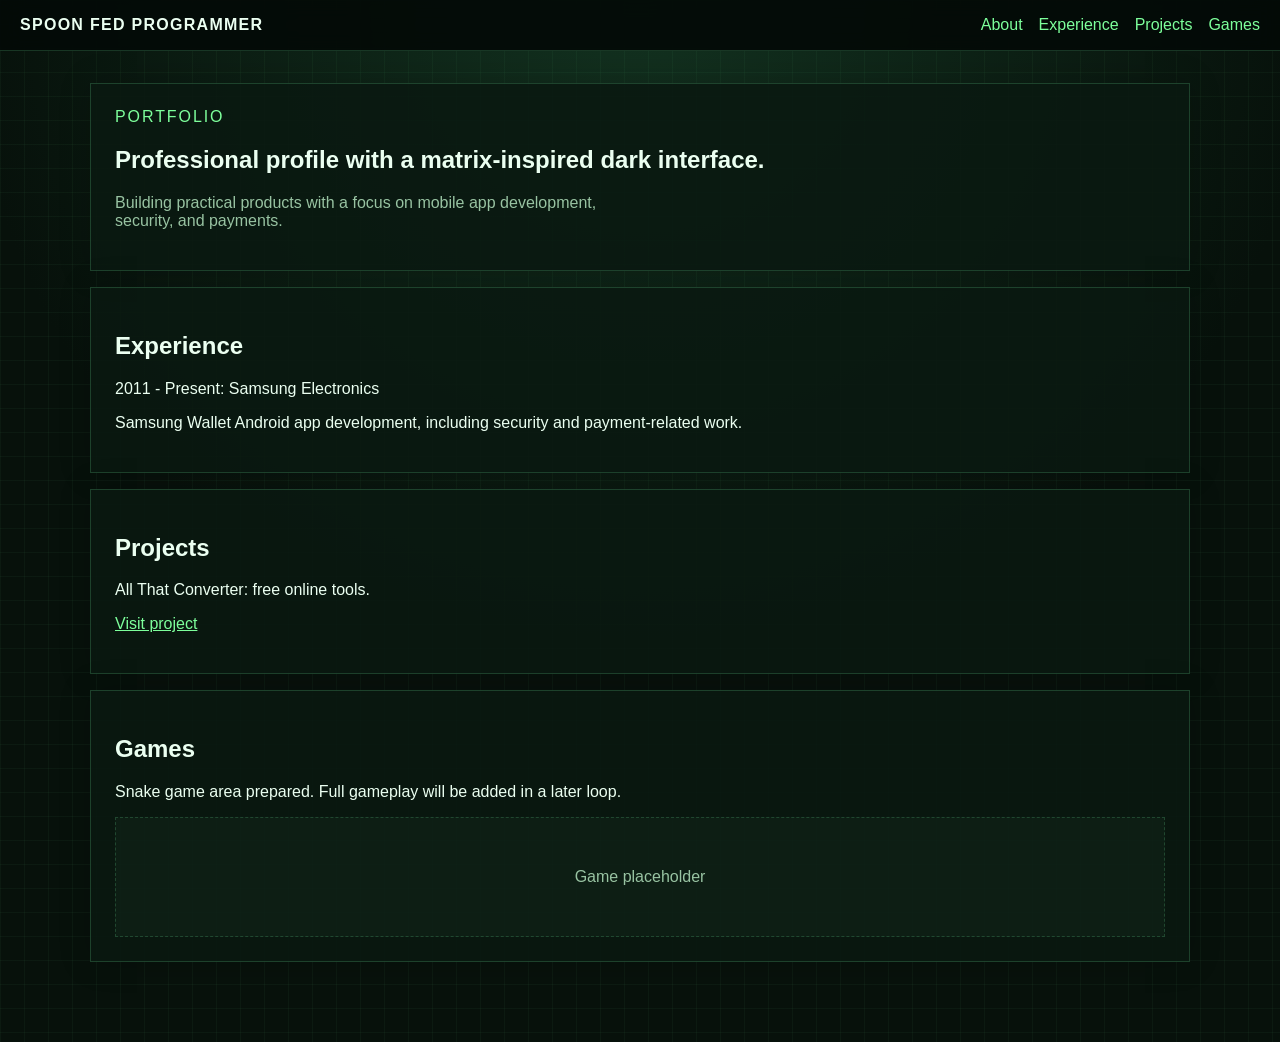
==== index.html @ fac88b02 "Deploy static profile scaffold" ====
<!DOCTYPE html>
<html lang="ko">
<head>
  <meta charset="UTF-8">
  <meta name="viewport" content="width=device-width, initial-scale=1.0">
  <title>Spoon Fed Programmer</title>
  <meta name="description" content="Professional profile website with a matrix-inspired dark theme.">
  <link rel="stylesheet" href="styles.css">
</head>
<body>
  <header class="site-header">
    <div class="brand">Spoon Fed Programmer</div>
    <button class="menu-toggle" type="button" aria-expanded="false" aria-controls="site-nav">
      Menu
    </button>
    <nav id="site-nav" class="site-nav" aria-label="Primary">
      <a href="#about">About</a>
      <a href="#experience">Experience</a>
      <a href="#projects">Projects</a>
      <a href="#games">Games</a>
    </nav>
  </header>

  <main>
    <section id="about" class="hero">
      <p class="eyebrow">Portfolio</p>
      <h1>Professional profile with a matrix-inspired dark interface.</h1>
      <p class="summary">
        Building practical products with a focus on mobile app development, security, and payments.
      </p>
    </section>

    <section id="experience" class="panel">
      <h2>Experience</h2>
      <p>2011 - Present: Samsung Electronics</p>
      <p>Samsung Wallet Android app development, including security and payment-related work.</p>
    </section>

    <section id="projects" class="panel">
      <h2>Projects</h2>
      <p>All That Converter: free online tools.</p>
      <p><a href="https://allthatconverter.web.app/" target="_blank" rel="noreferrer">Visit project</a></p>
    </section>

    <section id="games" class="panel games-panel">
      <h2>Games</h2>
      <p>Snake game area prepared. Full gameplay will be added in a later loop.</p>
      <div class="game-placeholder" aria-label="Game placeholder">Game placeholder</div>
    </section>
  </main>

  <script src="script.js"></script>
</body>
</html>
---- styles.css ----
:root {
  --bg: #07110b;
  --bg-alt: #0d1c14;
  --panel: rgba(10, 25, 16, 0.88);
  --line: rgba(120, 255, 170, 0.18);
  --text: #ebfff1;
  --muted: #98c3a2;
  --accent: #7dff9b;
}

* {
  box-sizing: border-box;
}

html {
  scroll-behavior: smooth;
}

body {
  margin: 0;
  font-family: "Segoe UI", sans-serif;
  color: var(--text);
  background:
    linear-gradient(rgba(125, 255, 155, 0.04) 1px, transparent 1px),
    linear-gradient(90deg, rgba(125, 255, 155, 0.04) 1px, transparent 1px),
    radial-gradient(circle at top, #12311f 0%, var(--bg) 55%);
  background-size: 24px 24px, 24px 24px, auto;
}

a {
  color: var(--accent);
}

.site-header {
  position: sticky;
  top: 0;
  display: flex;
  align-items: center;
  justify-content: space-between;
  gap: 1rem;
  padding: 1rem 1.25rem;
  background: rgba(4, 10, 7, 0.92);
  border-bottom: 1px solid var(--line);
  backdrop-filter: blur(10px);
}

.brand {
  font-weight: 700;
  letter-spacing: 0.08em;
  text-transform: uppercase;
}

.menu-toggle {
  display: none;
  border: 1px solid var(--line);
  background: transparent;
  color: var(--text);
  padding: 0.65rem 0.85rem;
}

.site-nav {
  display: flex;
  gap: 1rem;
}

.site-nav a {
  text-decoration: none;
}

main {
  width: min(1100px, calc(100% - 2rem));
  margin: 0 auto;
  padding: 2rem 0 4rem;
}

.hero,
.panel {
  border: 1px solid var(--line);
  background: var(--panel);
  box-shadow: 0 0 30px rgba(0, 0, 0, 0.18);
  margin-bottom: 1rem;
  padding: 1.5rem;
}

.eyebrow {
  margin: 0 0 0.5rem;
  color: var(--accent);
  text-transform: uppercase;
  letter-spacing: 0.12em;
}

.summary {
  max-width: 60ch;
  color: var(--muted);
}

.games-panel {
  min-height: 220px;
}

.game-placeholder {
  display: grid;
  place-items: center;
  min-height: 120px;
  border: 1px dashed var(--line);
  color: var(--muted);
  background: rgba(125, 255, 155, 0.03);
}

@media (max-width: 768px) {
  .menu-toggle {
    display: inline-flex;
  }

  .site-header {
    flex-wrap: wrap;
  }

  .site-nav {
    display: none;
    width: 100%;
    flex-direction: column;
    padding-top: 0.5rem;
  }

  .site-nav.is-open {
    display: flex;
  }

  main {
    width: min(100% - 1rem, 1100px);
    padding-top: 1rem;
  }
}
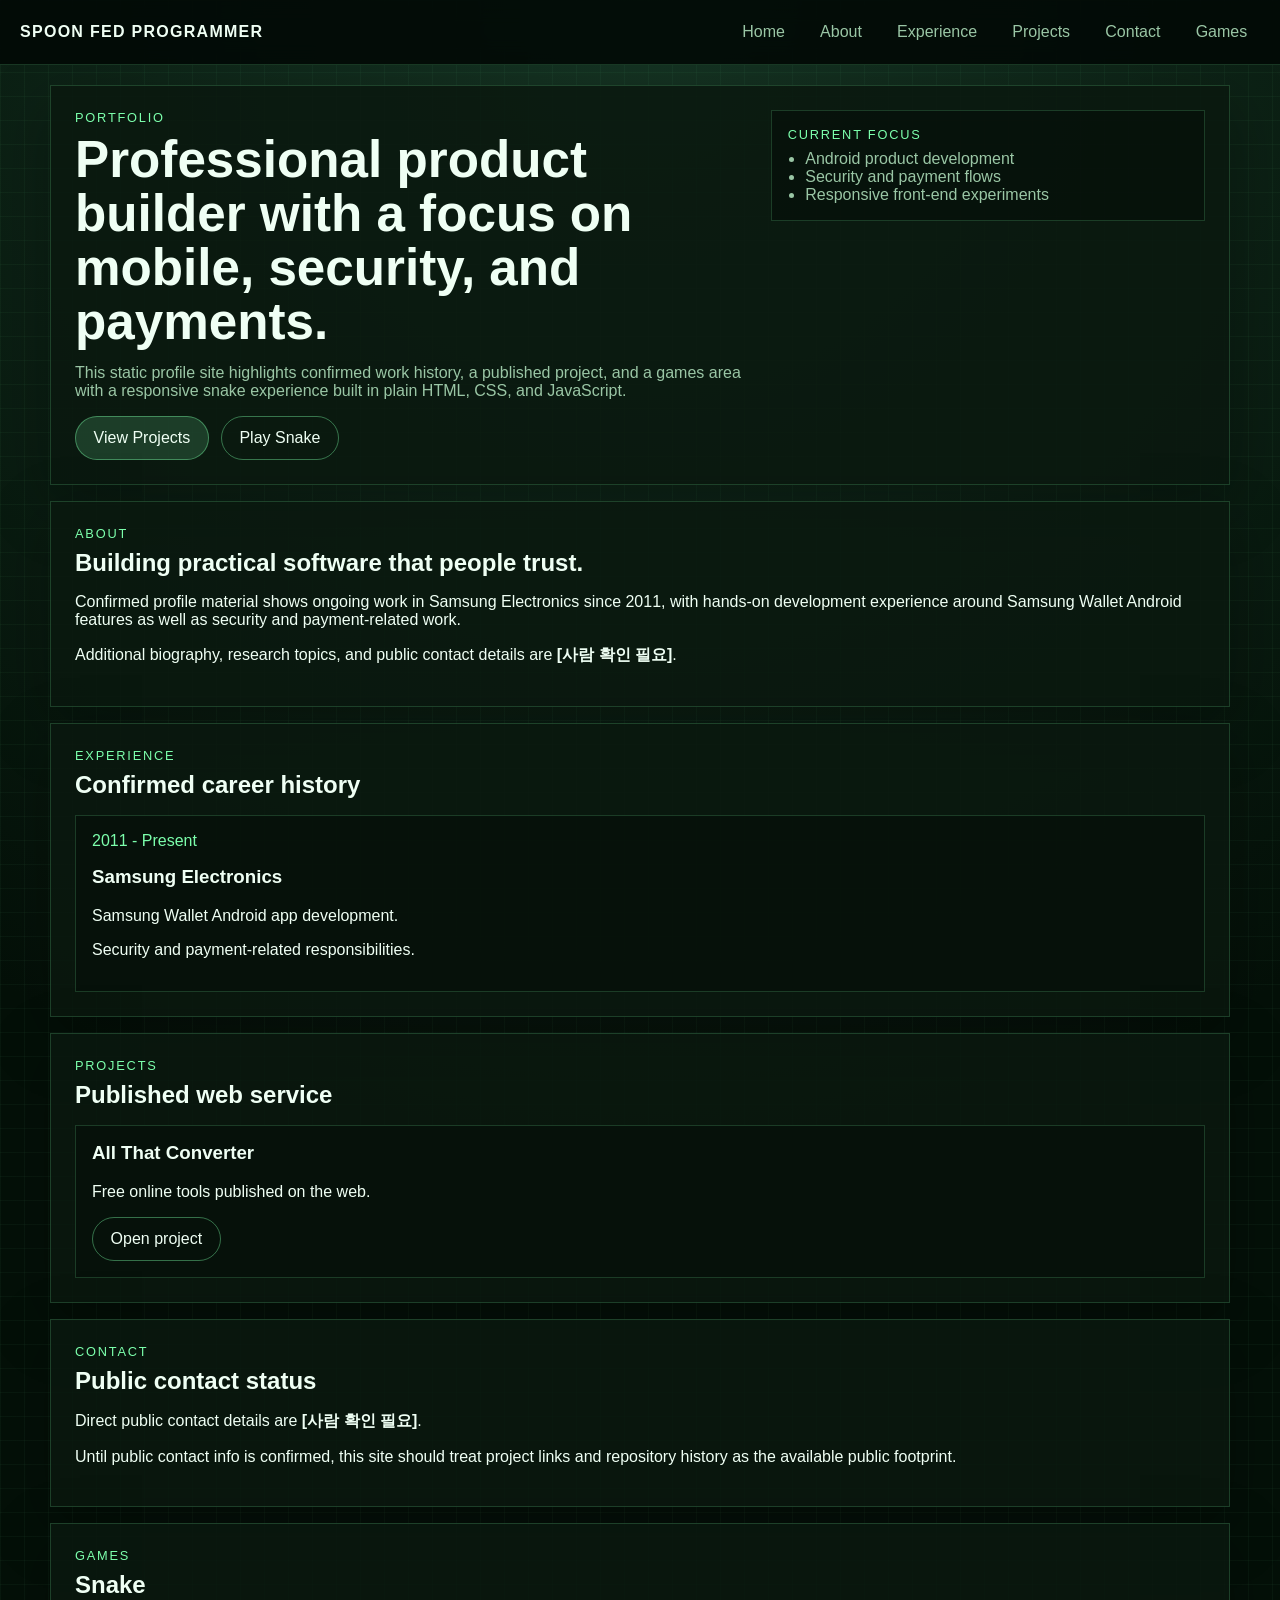
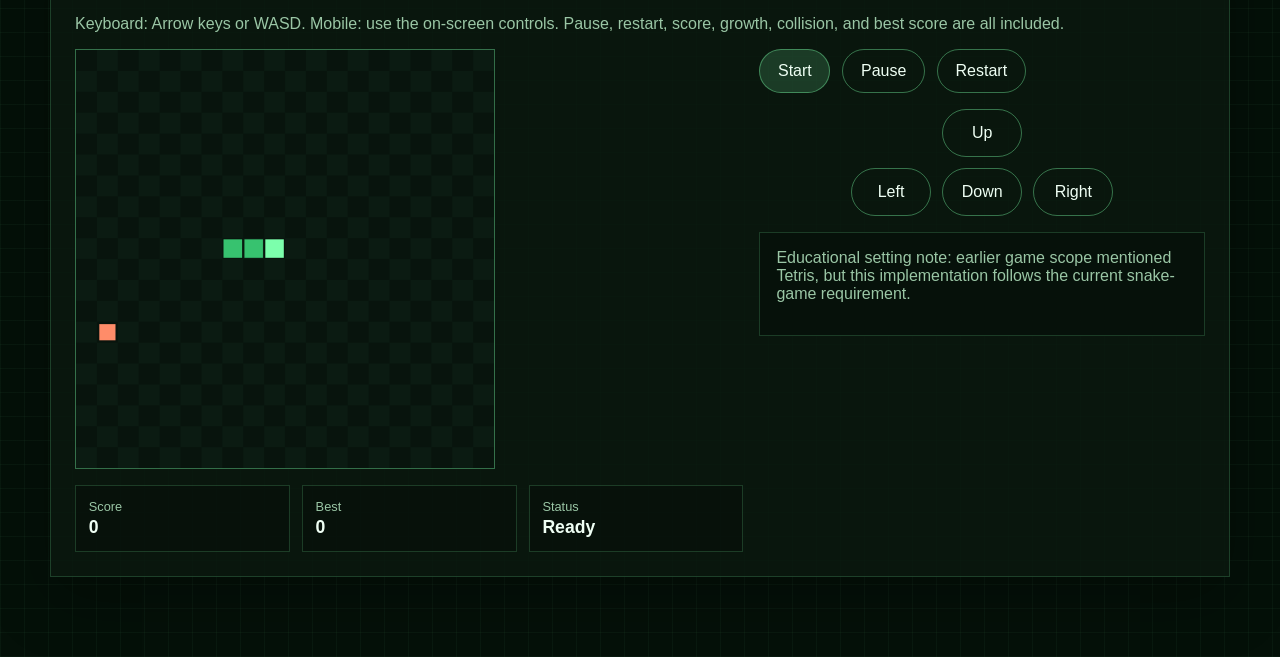
==== commit 9d92a221: "Complete profile site and snake game" ====
--- a/index.html
+++ b/index.html
@@ -4,51 +4,143 @@
   <meta charset="UTF-8">
   <meta name="viewport" content="width=device-width, initial-scale=1.0">
   <title>Spoon Fed Programmer</title>
-  <meta name="description" content="Professional profile website with a matrix-inspired dark theme.">
+  <meta name="description" content="Professional profile website with a matrix-inspired dark theme and a playable snake game.">
   <link rel="stylesheet" href="styles.css">
 </head>
 <body>
-  <header class="site-header">
-    <div class="brand">Spoon Fed Programmer</div>
-    <button class="menu-toggle" type="button" aria-expanded="false" aria-controls="site-nav">
-      Menu
-    </button>
-    <nav id="site-nav" class="site-nav" aria-label="Primary">
-      <a href="#about">About</a>
-      <a href="#experience">Experience</a>
-      <a href="#projects">Projects</a>
-      <a href="#games">Games</a>
-    </nav>
-  </header>
+  <div class="page-shell">
+    <header class="site-header">
+      <a class="brand" href="#home">Spoon Fed Programmer</a>
+      <button class="menu-toggle" type="button" aria-expanded="false" aria-controls="site-nav">
+        Menu
+      </button>
+      <nav id="site-nav" class="site-nav" aria-label="Primary">
+        <a href="#home">Home</a>
+        <a href="#about">About</a>
+        <a href="#experience">Experience</a>
+        <a href="#projects">Projects</a>
+        <a href="#contact">Contact</a>
+        <a href="#games">Games</a>
+      </nav>
+    </header>
 
-  <main>
-    <section id="about" class="hero">
-      <p class="eyebrow">Portfolio</p>
-      <h1>Professional profile with a matrix-inspired dark interface.</h1>
-      <p class="summary">
-        Building practical products with a focus on mobile app development, security, and payments.
-      </p>
-    </section>
+    <main>
+      <section id="home" class="hero">
+        <div class="hero-copy">
+          <p class="eyebrow">Portfolio</p>
+          <h1>Professional product builder with a focus on mobile, security, and payments.</h1>
+          <p class="summary">
+            This static profile site highlights confirmed work history, a published project, and a games area
+            with a responsive snake experience built in plain HTML, CSS, and JavaScript.
+          </p>
+          <div class="hero-actions">
+            <a class="button button-primary" href="#projects">View Projects</a>
+            <a class="button" href="#games">Play Snake</a>
+          </div>
+        </div>
+        <aside class="hero-card" aria-label="Profile snapshot">
+          <p class="card-label">Current Focus</p>
+          <ul class="feature-list">
+            <li>Android product development</li>
+            <li>Security and payment flows</li>
+            <li>Responsive front-end experiments</li>
+          </ul>
+        </aside>
+      </section>
 
-    <section id="experience" class="panel">
-      <h2>Experience</h2>
-      <p>2011 - Present: Samsung Electronics</p>
-      <p>Samsung Wallet Android app development, including security and payment-related work.</p>
-    </section>
+      <section id="about" class="panel">
+        <div class="section-heading">
+          <p class="eyebrow">About</p>
+          <h2>Building practical software that people trust.</h2>
+        </div>
+        <p>
+          Confirmed profile material shows ongoing work in Samsung Electronics since 2011, with hands-on
+          development experience around Samsung Wallet Android features as well as security and payment-related work.
+        </p>
+        <p>
+          Additional biography, research topics, and public contact details are <strong>[사람 확인 필요]</strong>.
+        </p>
+      </section>
 
-    <section id="projects" class="panel">
-      <h2>Projects</h2>
-      <p>All That Converter: free online tools.</p>
-      <p><a href="https://allthatconverter.web.app/" target="_blank" rel="noreferrer">Visit project</a></p>
-    </section>
+      <section id="experience" class="panel">
+        <div class="section-heading">
+          <p class="eyebrow">Experience</p>
+          <h2>Confirmed career history</h2>
+        </div>
+        <div class="timeline-item">
+          <p class="timeline-range">2011 - Present</p>
+          <h3>Samsung Electronics</h3>
+          <p>Samsung Wallet Android app development.</p>
+          <p>Security and payment-related responsibilities.</p>
+        </div>
+      </section>
 
-    <section id="games" class="panel games-panel">
-      <h2>Games</h2>
-      <p>Snake game area prepared. Full gameplay will be added in a later loop.</p>
-      <div class="game-placeholder" aria-label="Game placeholder">Game placeholder</div>
-    </section>
-  </main>
+      <section id="projects" class="panel">
+        <div class="section-heading">
+          <p class="eyebrow">Projects</p>
+          <h2>Published web service</h2>
+        </div>
+        <article class="project-card">
+          <h3>All That Converter</h3>
+          <p>Free online tools published on the web.</p>
+          <a class="button" href="https://allthatconverter.web.app/" target="_blank" rel="noreferrer">Open project</a>
+        </article>
+      </section>
+
+      <section id="contact" class="panel">
+        <div class="section-heading">
+          <p class="eyebrow">Contact</p>
+          <h2>Public contact status</h2>
+        </div>
+        <p>Direct public contact details are <strong>[사람 확인 필요]</strong>.</p>
+        <p>
+          Until public contact info is confirmed, this site should treat project links and repository history as the
+          available public footprint.
+        </p>
+      </section>
+
+      <section id="games" class="panel games-panel">
+        <div class="section-heading">
+          <p class="eyebrow">Games</p>
+          <h2>Snake</h2>
+        </div>
+        <p class="games-copy">
+          Keyboard: Arrow keys or WASD. Mobile: use the on-screen controls. Pause, restart, score, growth,
+          collision, and best score are all included.
+        </p>
+        <div class="game-layout">
+          <div class="game-stage">
+            <canvas id="snake-board" width="360" height="360" aria-label="Snake game board"></canvas>
+            <div class="game-status" aria-live="polite">
+              <p><span>Score</span><strong id="score">0</strong></p>
+              <p><span>Best</span><strong id="best-score">0</strong></p>
+              <p><span>Status</span><strong id="game-state">Ready</strong></p>
+            </div>
+          </div>
+          <div class="game-sidebar">
+            <div class="game-actions">
+              <button id="start-game" class="button button-primary" type="button">Start</button>
+              <button id="pause-game" class="button" type="button">Pause</button>
+              <button id="restart-game" class="button" type="button">Restart</button>
+            </div>
+            <div class="touch-controls" aria-label="Mobile snake controls">
+              <button class="control-button" type="button" data-direction="up">Up</button>
+              <div class="control-row">
+                <button class="control-button" type="button" data-direction="left">Left</button>
+                <button class="control-button" type="button" data-direction="down">Down</button>
+                <button class="control-button" type="button" data-direction="right">Right</button>
+              </div>
+            </div>
+            <div class="game-note">
+              <p>Educational setting note: earlier game scope mentioned Tetris, but this implementation follows the current snake-game requirement.</p>
+            </div>
+          </div>
+        </div>
+      </section>
+    </main>
+  </div>
 
   <script src="script.js"></script>
+  <script src="game.js"></script>
 </body>
 </html>
--- a/styles.css
+++ b/styles.css
@@ -1,11 +1,15 @@
 :root {
-  --bg: #07110b;
-  --bg-alt: #0d1c14;
-  --panel: rgba(10, 25, 16, 0.88);
-  --line: rgba(120, 255, 170, 0.18);
-  --text: #ebfff1;
-  --muted: #98c3a2;
-  --accent: #7dff9b;
+  --bg: #041008;
+  --bg-soft: #0c1f14;
+  --panel: rgba(10, 24, 15, 0.86);
+  --panel-strong: rgba(9, 18, 12, 0.96);
+  --line: rgba(124, 255, 168, 0.18);
+  --line-strong: rgba(124, 255, 168, 0.4);
+  --text: #effff4;
+  --muted: #9ac6a5;
+  --accent: #7cffac;
+  --accent-soft: rgba(124, 255, 172, 0.12);
+  --shadow: 0 20px 60px rgba(0, 0, 0, 0.3);
 }
 
 * {
@@ -18,93 +22,269 @@
 
 body {
   margin: 0;
+  min-height: 100vh;
   font-family: "Segoe UI", sans-serif;
   color: var(--text);
   background:
-    linear-gradient(rgba(125, 255, 155, 0.04) 1px, transparent 1px),
-    linear-gradient(90deg, rgba(125, 255, 155, 0.04) 1px, transparent 1px),
-    radial-gradient(circle at top, #12311f 0%, var(--bg) 55%);
+    linear-gradient(rgba(124, 255, 172, 0.04) 1px, transparent 1px),
+    linear-gradient(90deg, rgba(124, 255, 172, 0.04) 1px, transparent 1px),
+    radial-gradient(circle at top, #153423 0%, var(--bg) 50%);
   background-size: 24px 24px, 24px 24px, auto;
 }
 
 a {
-  color: var(--accent);
+  color: inherit;
+}
+
+button,
+a.button {
+  font: inherit;
+}
+
+.page-shell {
+  min-height: 100vh;
 }
 
 .site-header {
   position: sticky;
   top: 0;
+  z-index: 10;
   display: flex;
   align-items: center;
   justify-content: space-between;
   gap: 1rem;
   padding: 1rem 1.25rem;
-  background: rgba(4, 10, 7, 0.92);
+  background: rgba(2, 8, 5, 0.88);
   border-bottom: 1px solid var(--line);
-  backdrop-filter: blur(10px);
+  backdrop-filter: blur(12px);
 }
 
 .brand {
   font-weight: 700;
   letter-spacing: 0.08em;
   text-transform: uppercase;
+  text-decoration: none;
+}
+
+.menu-toggle,
+.button,
+.control-button {
+  border: 1px solid var(--line-strong);
+  background: transparent;
+  color: var(--text);
+  border-radius: 999px;
+  transition: transform 0.2s ease, background-color 0.2s ease, border-color 0.2s ease;
+}
+
+.menu-toggle:hover,
+.button:hover,
+.control-button:hover,
+.menu-toggle:focus-visible,
+.button:focus-visible,
+.control-button:focus-visible {
+  transform: translateY(-1px);
+  background: var(--accent-soft);
+  border-color: var(--accent);
 }
 
 .menu-toggle {
   display: none;
-  border: 1px solid var(--line);
-  background: transparent;
-  color: var(--text);
-  padding: 0.65rem 0.85rem;
+  padding: 0.65rem 0.95rem;
 }
 
 .site-nav {
   display: flex;
-  gap: 1rem;
+  flex-wrap: wrap;
+  gap: 0.6rem;
 }
 
 .site-nav a {
+  padding: 0.45rem 0.8rem;
   text-decoration: none;
+  color: var(--muted);
+}
+
+.site-nav a:hover,
+.site-nav a:focus-visible {
+  color: var(--text);
 }
 
 main {
-  width: min(1100px, calc(100% - 2rem));
+  width: min(1180px, calc(100% - 2rem));
   margin: 0 auto;
-  padding: 2rem 0 4rem;
+  padding: 1.25rem 0 4rem;
 }
 
 .hero,
 .panel {
   border: 1px solid var(--line);
   background: var(--panel);
-  box-shadow: 0 0 30px rgba(0, 0, 0, 0.18);
+  box-shadow: var(--shadow);
   margin-bottom: 1rem;
   padding: 1.5rem;
 }
 
+.hero {
+  display: grid;
+  grid-template-columns: 1.4fr 0.9fr;
+  gap: 1.25rem;
+  align-items: start;
+}
+
+.hero-card,
+.project-card,
+.timeline-item,
+.game-note {
+  border: 1px solid var(--line);
+  background: rgba(5, 15, 9, 0.65);
+  padding: 1rem;
+}
+
+.card-label,
 .eyebrow {
   margin: 0 0 0.5rem;
   color: var(--accent);
+  letter-spacing: 0.14em;
   text-transform: uppercase;
-  letter-spacing: 0.12em;
-}
-
-.summary {
-  max-width: 60ch;
+  font-size: 0.8rem;
+}
+
+h1,
+h2,
+h3,
+p {
+  margin-top: 0;
+}
+
+h1 {
+  font-size: clamp(2rem, 4vw, 4rem);
+  line-height: 1.05;
+  margin-bottom: 1rem;
+}
+
+h2 {
+  margin-bottom: 0.6rem;
+}
+
+.summary,
+.games-copy,
+.feature-list,
+.site-nav a,
+.game-note p {
   color: var(--muted);
 }
 
+.feature-list {
+  margin: 0;
+  padding-left: 1.1rem;
+}
+
+.hero-actions,
+.game-actions {
+  display: flex;
+  flex-wrap: wrap;
+  gap: 0.75rem;
+}
+
+.button {
+  display: inline-flex;
+  align-items: center;
+  justify-content: center;
+  min-height: 44px;
+  padding: 0.7rem 1.1rem;
+  text-decoration: none;
+  cursor: pointer;
+}
+
+.button-primary {
+  background: rgba(124, 255, 172, 0.16);
+}
+
+.section-heading {
+  margin-bottom: 1rem;
+}
+
+.timeline-range {
+  color: var(--accent);
+}
+
 .games-panel {
-  min-height: 220px;
-}
-
-.game-placeholder {
-  display: grid;
-  place-items: center;
-  min-height: 120px;
-  border: 1px dashed var(--line);
+  overflow: hidden;
+}
+
+.game-layout {
+  display: grid;
+  grid-template-columns: minmax(0, 1.2fr) minmax(260px, 0.8fr);
+  gap: 1rem;
+  align-items: start;
+}
+
+.game-stage {
+  display: grid;
+  gap: 1rem;
+}
+
+#snake-board {
+  width: 100%;
+  max-width: 420px;
+  aspect-ratio: 1;
+  border: 1px solid var(--line-strong);
+  background: linear-gradient(180deg, rgba(3, 13, 8, 0.95), rgba(7, 19, 12, 0.96));
+  box-shadow: inset 0 0 40px rgba(124, 255, 172, 0.06);
+}
+
+.game-status {
+  display: grid;
+  grid-template-columns: repeat(3, minmax(0, 1fr));
+  gap: 0.75rem;
+}
+
+.game-status p {
+  border: 1px solid var(--line);
+  background: rgba(5, 14, 9, 0.6);
+  margin: 0;
+  padding: 0.8rem;
+}
+
+.game-status span {
+  display: block;
   color: var(--muted);
-  background: rgba(125, 255, 155, 0.03);
+  font-size: 0.8rem;
+  margin-bottom: 0.2rem;
+}
+
+.game-status strong {
+  font-size: 1.1rem;
+}
+
+.game-sidebar {
+  display: grid;
+  gap: 1rem;
+}
+
+.touch-controls {
+  display: grid;
+  gap: 0.7rem;
+  justify-items: center;
+}
+
+.control-row {
+  display: flex;
+  gap: 0.7rem;
+}
+
+.control-button {
+  min-width: 80px;
+  min-height: 48px;
+  padding: 0.7rem 0.9rem;
+  cursor: pointer;
+}
+
+@media (max-width: 900px) {
+  .hero,
+  .game-layout {
+    grid-template-columns: 1fr;
+  }
 }
 
 @media (max-width: 768px) {
@@ -120,15 +300,35 @@
     display: none;
     width: 100%;
     flex-direction: column;
-    padding-top: 0.5rem;
+    padding-top: 0.35rem;
   }
 
   .site-nav.is-open {
     display: flex;
   }
 
+  .site-nav a {
+    border-top: 1px solid rgba(124, 255, 172, 0.12);
+    padding-left: 0;
+  }
+
   main {
-    width: min(100% - 1rem, 1100px);
-    padding-top: 1rem;
-  }
-}
+    width: min(100% - 1rem, 1180px);
+    padding-top: 0.75rem;
+  }
+
+  .game-status {
+    grid-template-columns: 1fr;
+  }
+}
+
+@media (max-width: 480px) {
+  .hero,
+  .panel {
+    padding: 1.1rem;
+  }
+
+  .control-button {
+    min-width: 72px;
+  }
+}
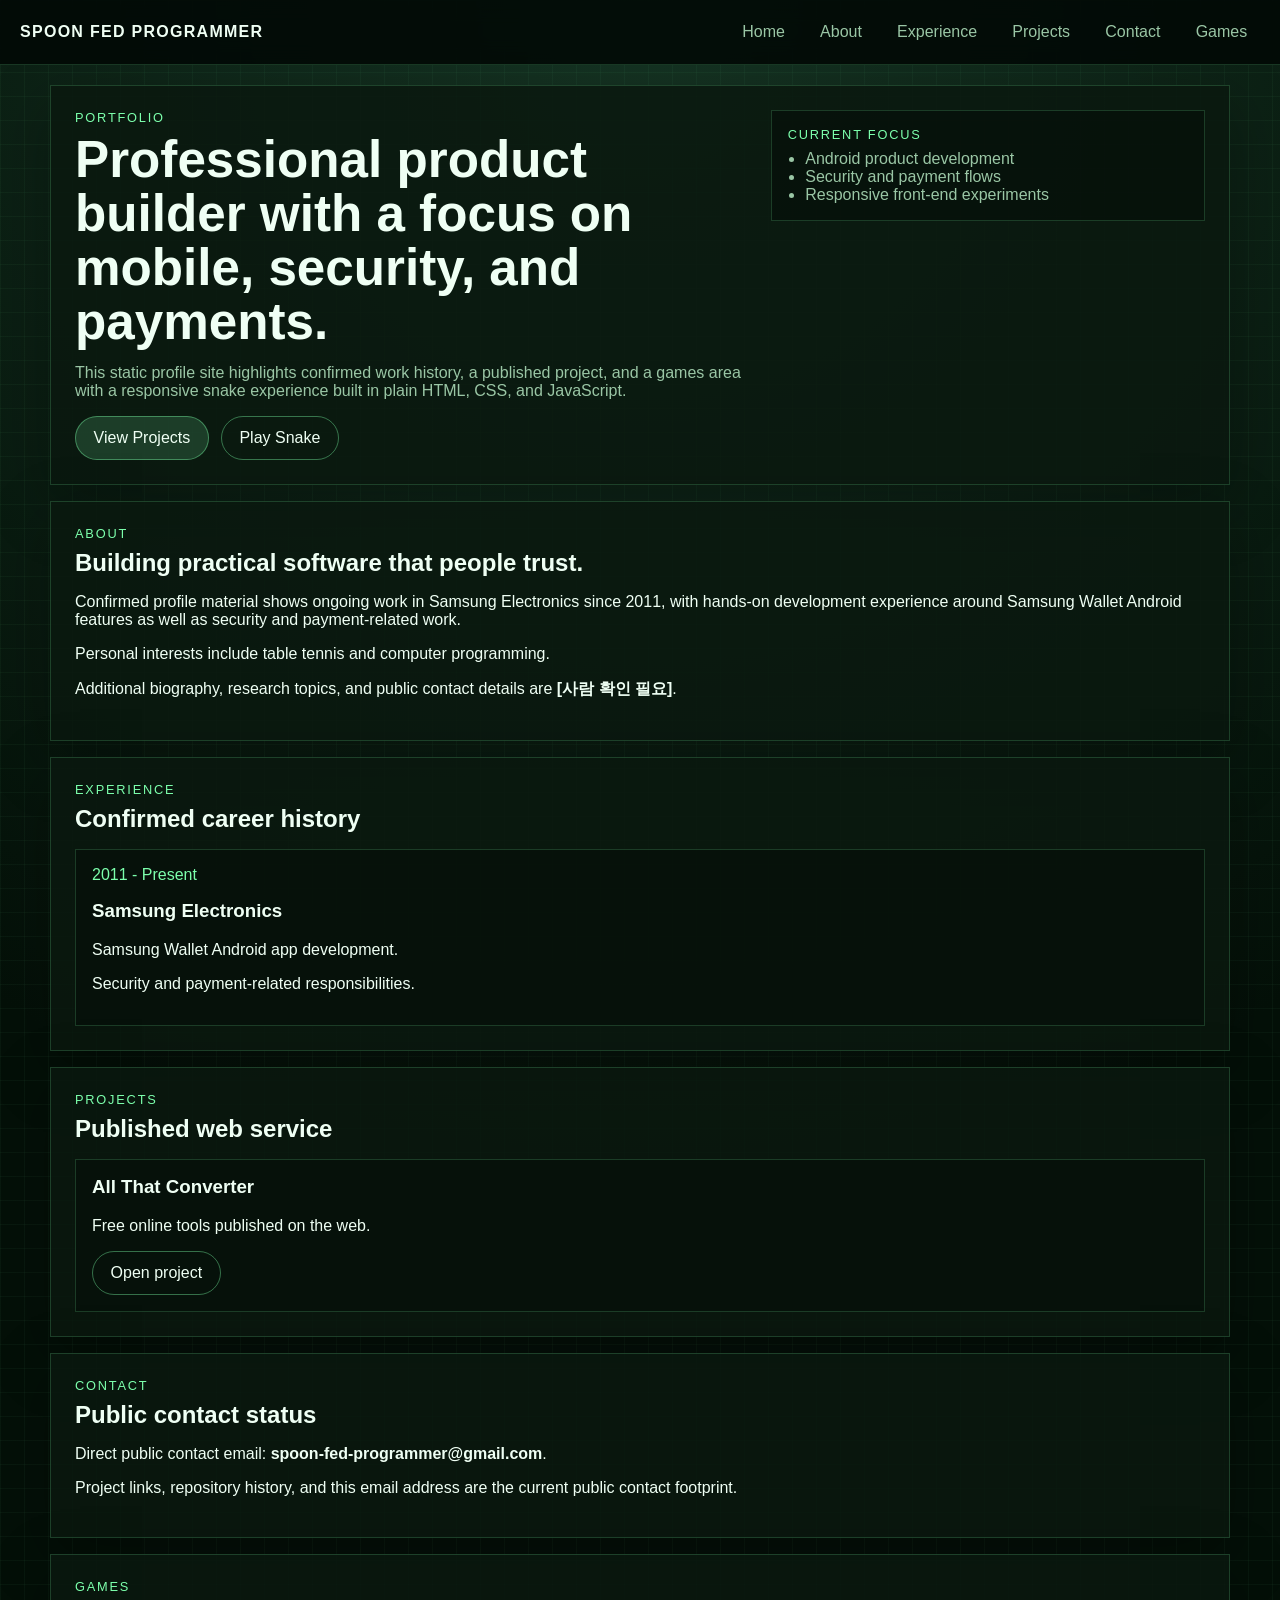
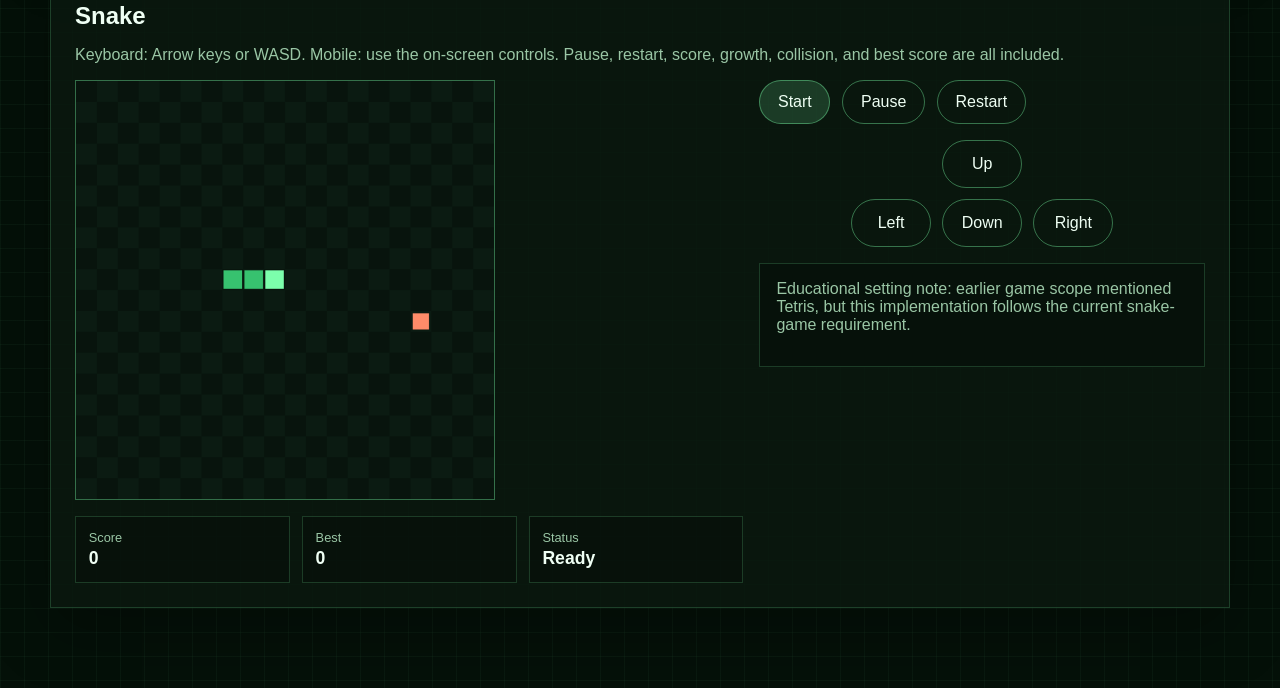
==== commit 21e2e928: "Update about and contact content" ====
--- a/index.html
+++ b/index.html
@@ -58,6 +58,9 @@
           development experience around Samsung Wallet Android features as well as security and payment-related work.
         </p>
         <p>
+          Personal interests include table tennis and computer programming.
+        </p>
+        <p>
           Additional biography, research topics, and public contact details are <strong>[사람 확인 필요]</strong>.
         </p>
       </section>
@@ -92,10 +95,9 @@
           <p class="eyebrow">Contact</p>
           <h2>Public contact status</h2>
         </div>
-        <p>Direct public contact details are <strong>[사람 확인 필요]</strong>.</p>
+        <p>Direct public contact email: <strong>spoon-fed-programmer@gmail.com</strong>.</p>
         <p>
-          Until public contact info is confirmed, this site should treat project links and repository history as the
-          available public footprint.
+          Project links, repository history, and this email address are the current public contact footprint.
         </p>
       </section>
 
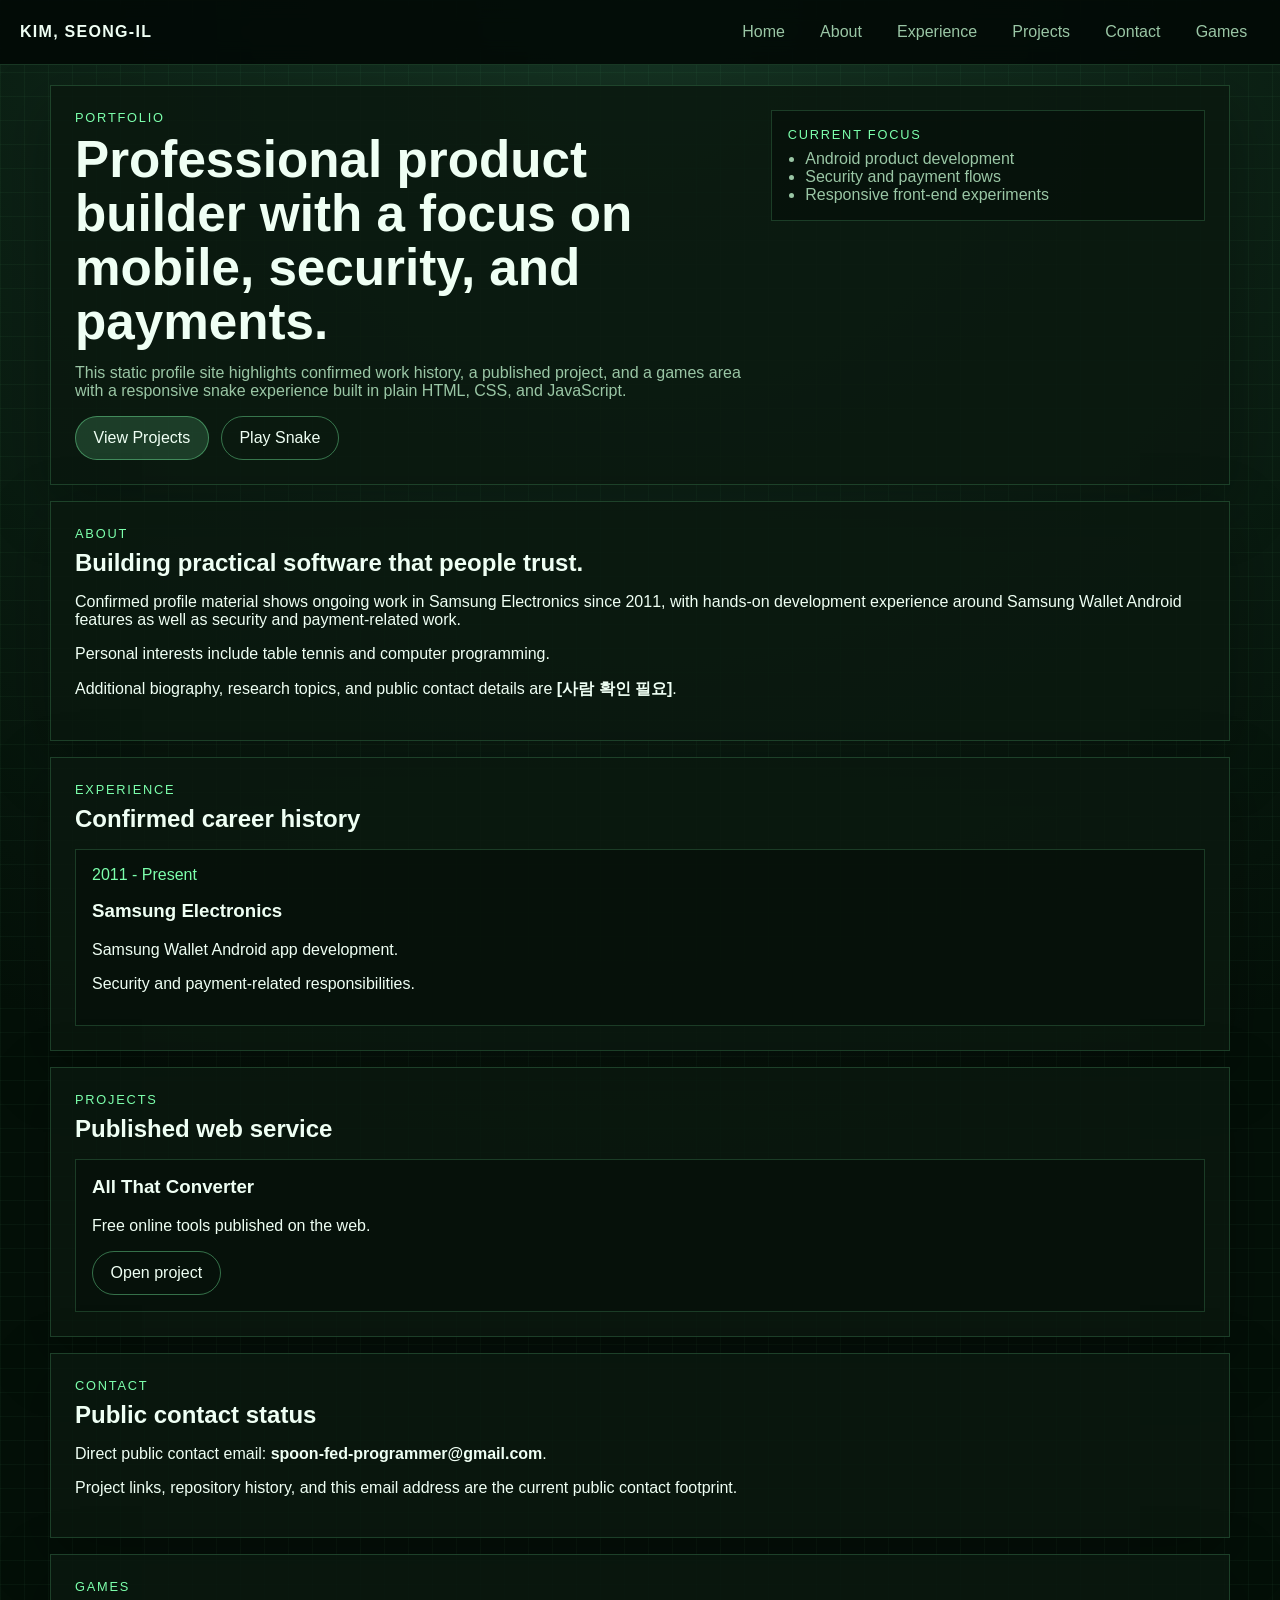
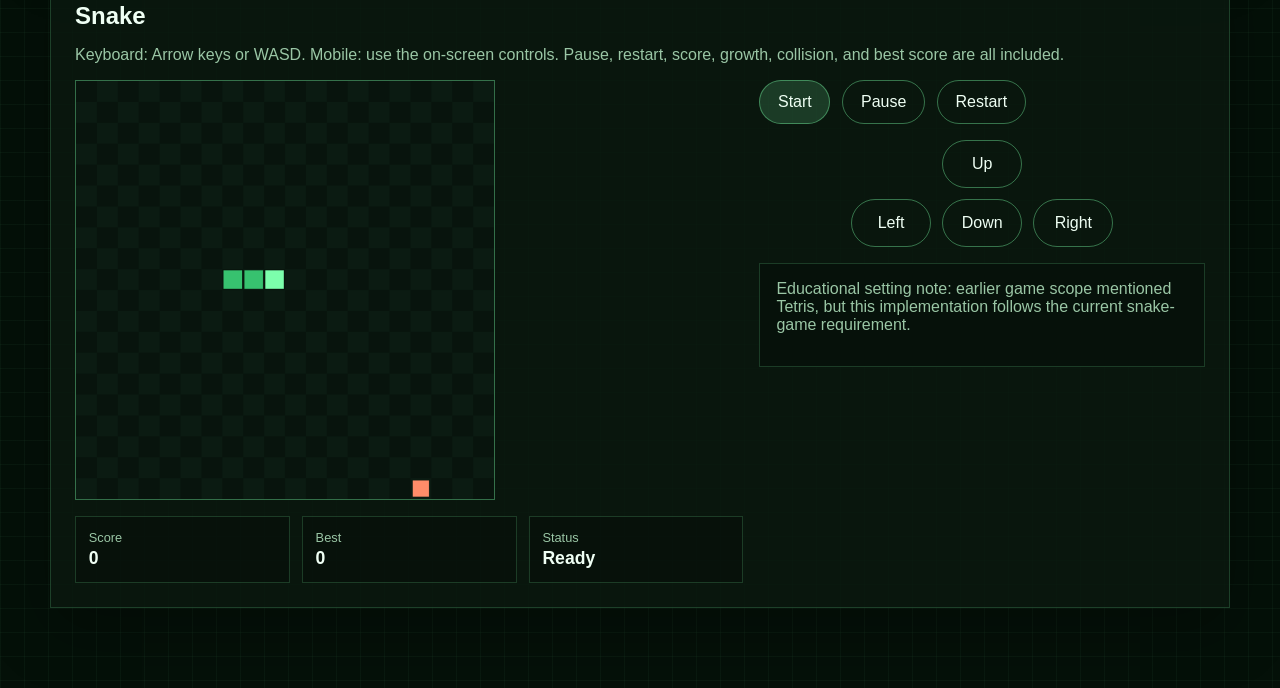
==== commit 9f3cbe34: "Update header display name" ====
--- a/index.html
+++ b/index.html
@@ -10,7 +10,7 @@
 <body>
   <div class="page-shell">
     <header class="site-header">
-      <a class="brand" href="#home">Spoon Fed Programmer</a>
+      <a class="brand" href="#home">Kim, Seong-Il</a>
       <button class="menu-toggle" type="button" aria-expanded="false" aria-controls="site-nav">
         Menu
       </button>
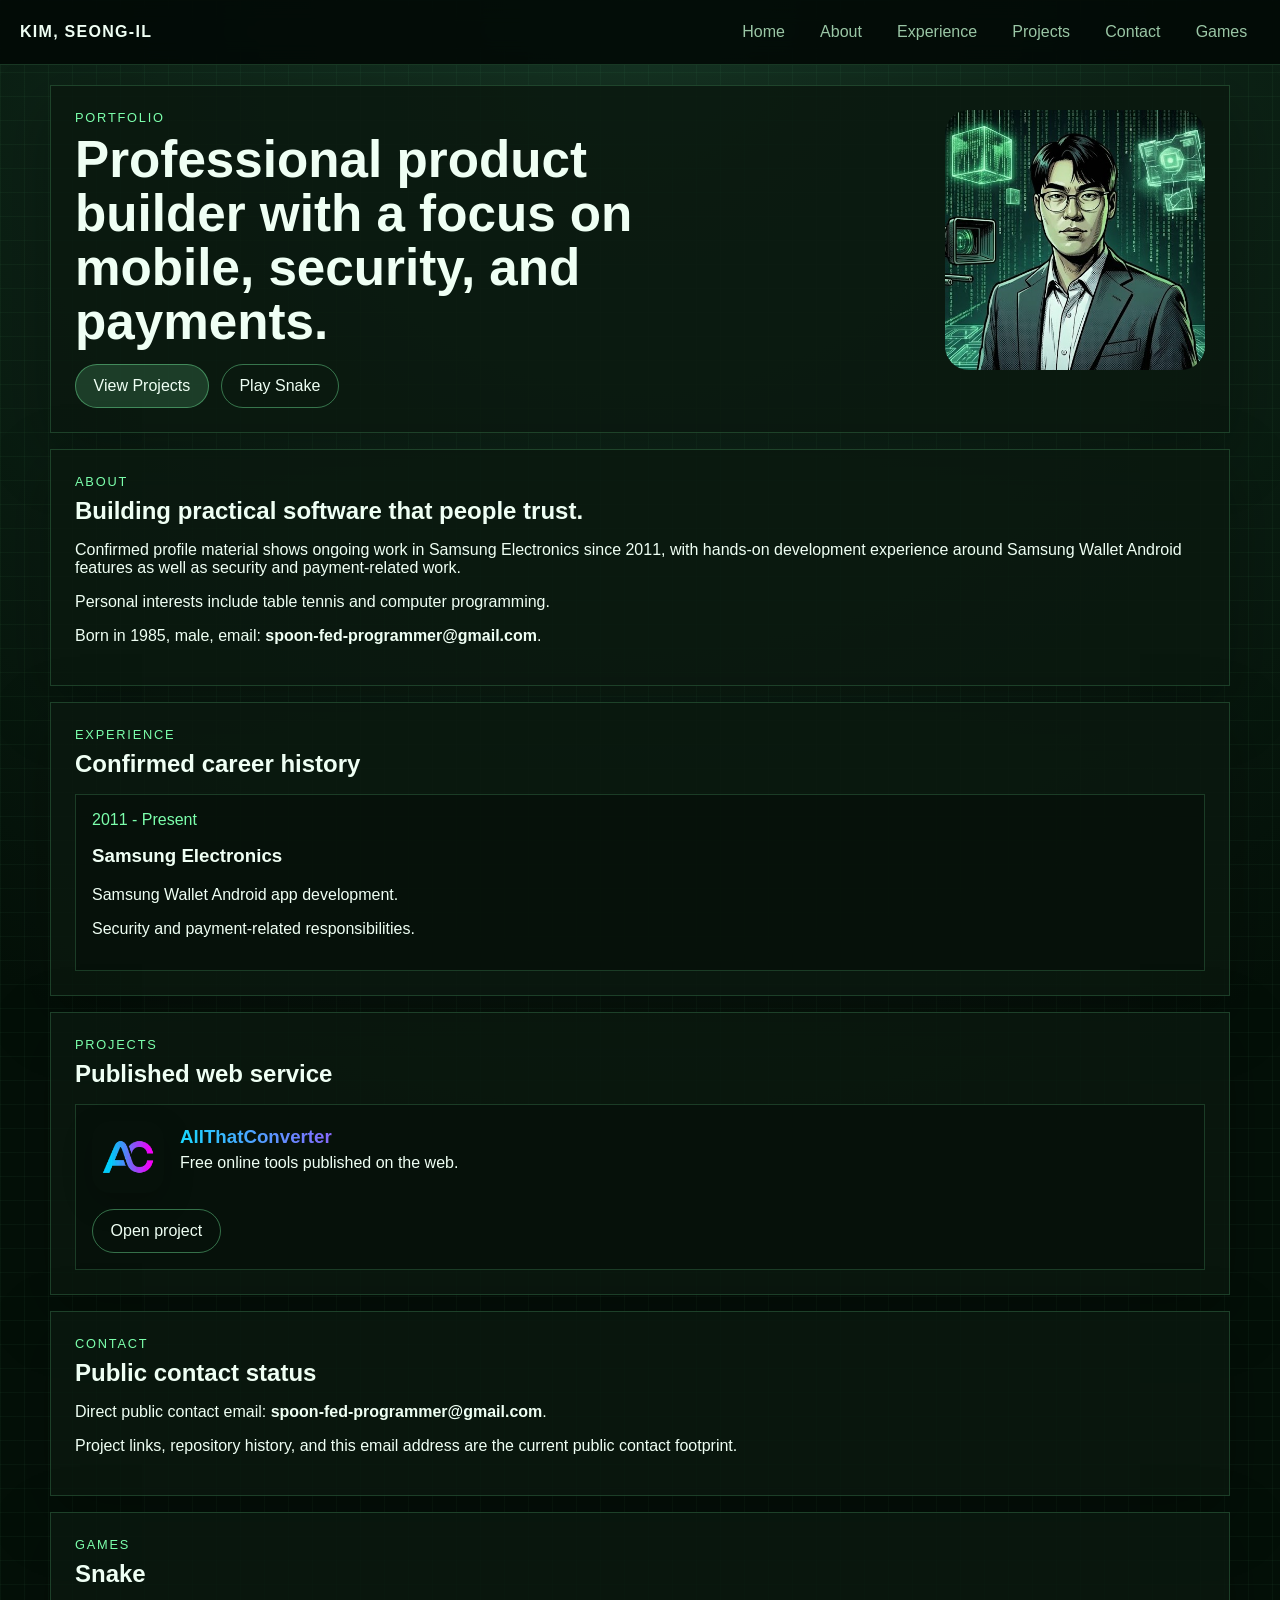
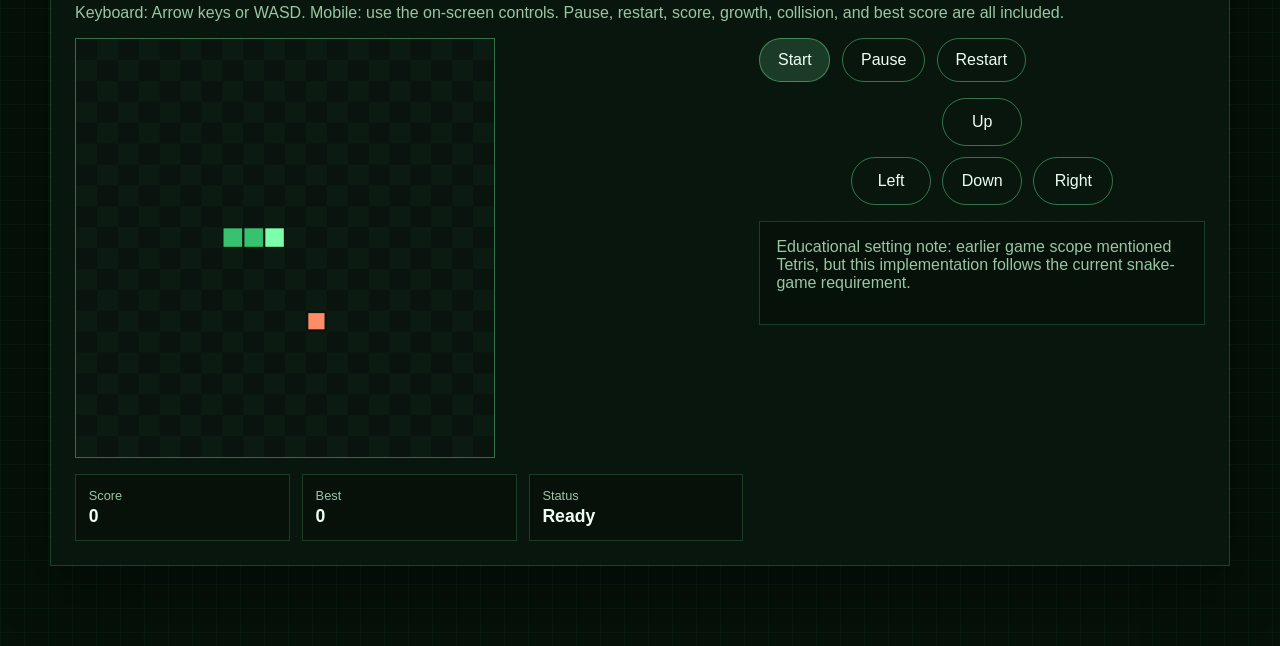
==== commit 432b8436: "Refine hero layout and project visuals" ====
--- a/index.html
+++ b/index.html
@@ -29,23 +29,14 @@
         <div class="hero-copy">
           <p class="eyebrow">Portfolio</p>
           <h1>Professional product builder with a focus on mobile, security, and payments.</h1>
-          <p class="summary">
-            This static profile site highlights confirmed work history, a published project, and a games area
-            with a responsive snake experience built in plain HTML, CSS, and JavaScript.
-          </p>
           <div class="hero-actions">
             <a class="button button-primary" href="#projects">View Projects</a>
             <a class="button" href="#games">Play Snake</a>
           </div>
         </div>
-        <aside class="hero-card" aria-label="Profile snapshot">
-          <p class="card-label">Current Focus</p>
-          <ul class="feature-list">
-            <li>Android product development</li>
-            <li>Security and payment flows</li>
-            <li>Responsive front-end experiments</li>
-          </ul>
-        </aside>
+        <div class="hero-photo-wrap" aria-label="Profile photo">
+          <img src="assets/profile.jpg" alt="Profile photo of Kim, Seong-Il" class="profile-photo">
+        </div>
       </section>
 
       <section id="about" class="panel">
@@ -61,7 +52,7 @@
           Personal interests include table tennis and computer programming.
         </p>
         <p>
-          Additional biography, research topics, and public contact details are <strong>[사람 확인 필요]</strong>.
+          Born in 1985, male, email: <strong>spoon-fed-programmer@gmail.com</strong>.
         </p>
       </section>
 
@@ -84,8 +75,13 @@
           <h2>Published web service</h2>
         </div>
         <article class="project-card">
-          <h3>All That Converter</h3>
-          <p>Free online tools published on the web.</p>
+          <div class="project-brand">
+            <img src="assets/icon-512.png" alt="All That Converter icon" class="project-icon">
+            <div>
+              <h3 class="project-gradient">AllThatConverter</h3>
+              <p>Free online tools published on the web.</p>
+            </div>
+          </div>
           <a class="button" href="https://allthatconverter.web.app/" target="_blank" rel="noreferrer">Open project</a>
         </article>
       </section>
--- a/styles.css
+++ b/styles.css
@@ -140,6 +140,25 @@
   padding: 1rem;
 }
 
+.hero-card,
+.hero-photo-wrap {
+  display: flex;
+  justify-content: flex-end;
+  align-items: flex-start;
+}
+
+.profile-photo {
+  display: block;
+  width: 100%;
+  max-width: 260px;
+  aspect-ratio: 1;
+  object-fit: cover;
+  border-radius: 24px;
+  margin-bottom: 0;
+  border: 0;
+  box-shadow: none;
+}
+
 .card-label,
 .eyebrow {
   margin: 0 0 0.5rem;
@@ -177,6 +196,30 @@
 .feature-list {
   margin: 0;
   padding-left: 1.1rem;
+}
+
+.project-brand {
+  display: flex;
+  align-items: center;
+  gap: 1rem;
+  margin-bottom: 1rem;
+}
+
+.project-icon {
+  width: 72px;
+  height: 72px;
+  flex: 0 0 72px;
+  object-fit: contain;
+  border-radius: 18px;
+  box-shadow: 0 10px 30px rgba(0, 0, 0, 0.22);
+}
+
+.project-gradient {
+  margin-bottom: 0.35rem;
+  background: linear-gradient(90deg, #19d8ff 0%, #7c73ff 50%, #ff00e5 100%);
+  -webkit-background-clip: text;
+  background-clip: text;
+  color: transparent;
 }
 
 .hero-actions,
@@ -328,6 +371,10 @@
     padding: 1.1rem;
   }
 
+  .project-brand {
+    align-items: flex-start;
+  }
+
   .control-button {
     min-width: 72px;
   }
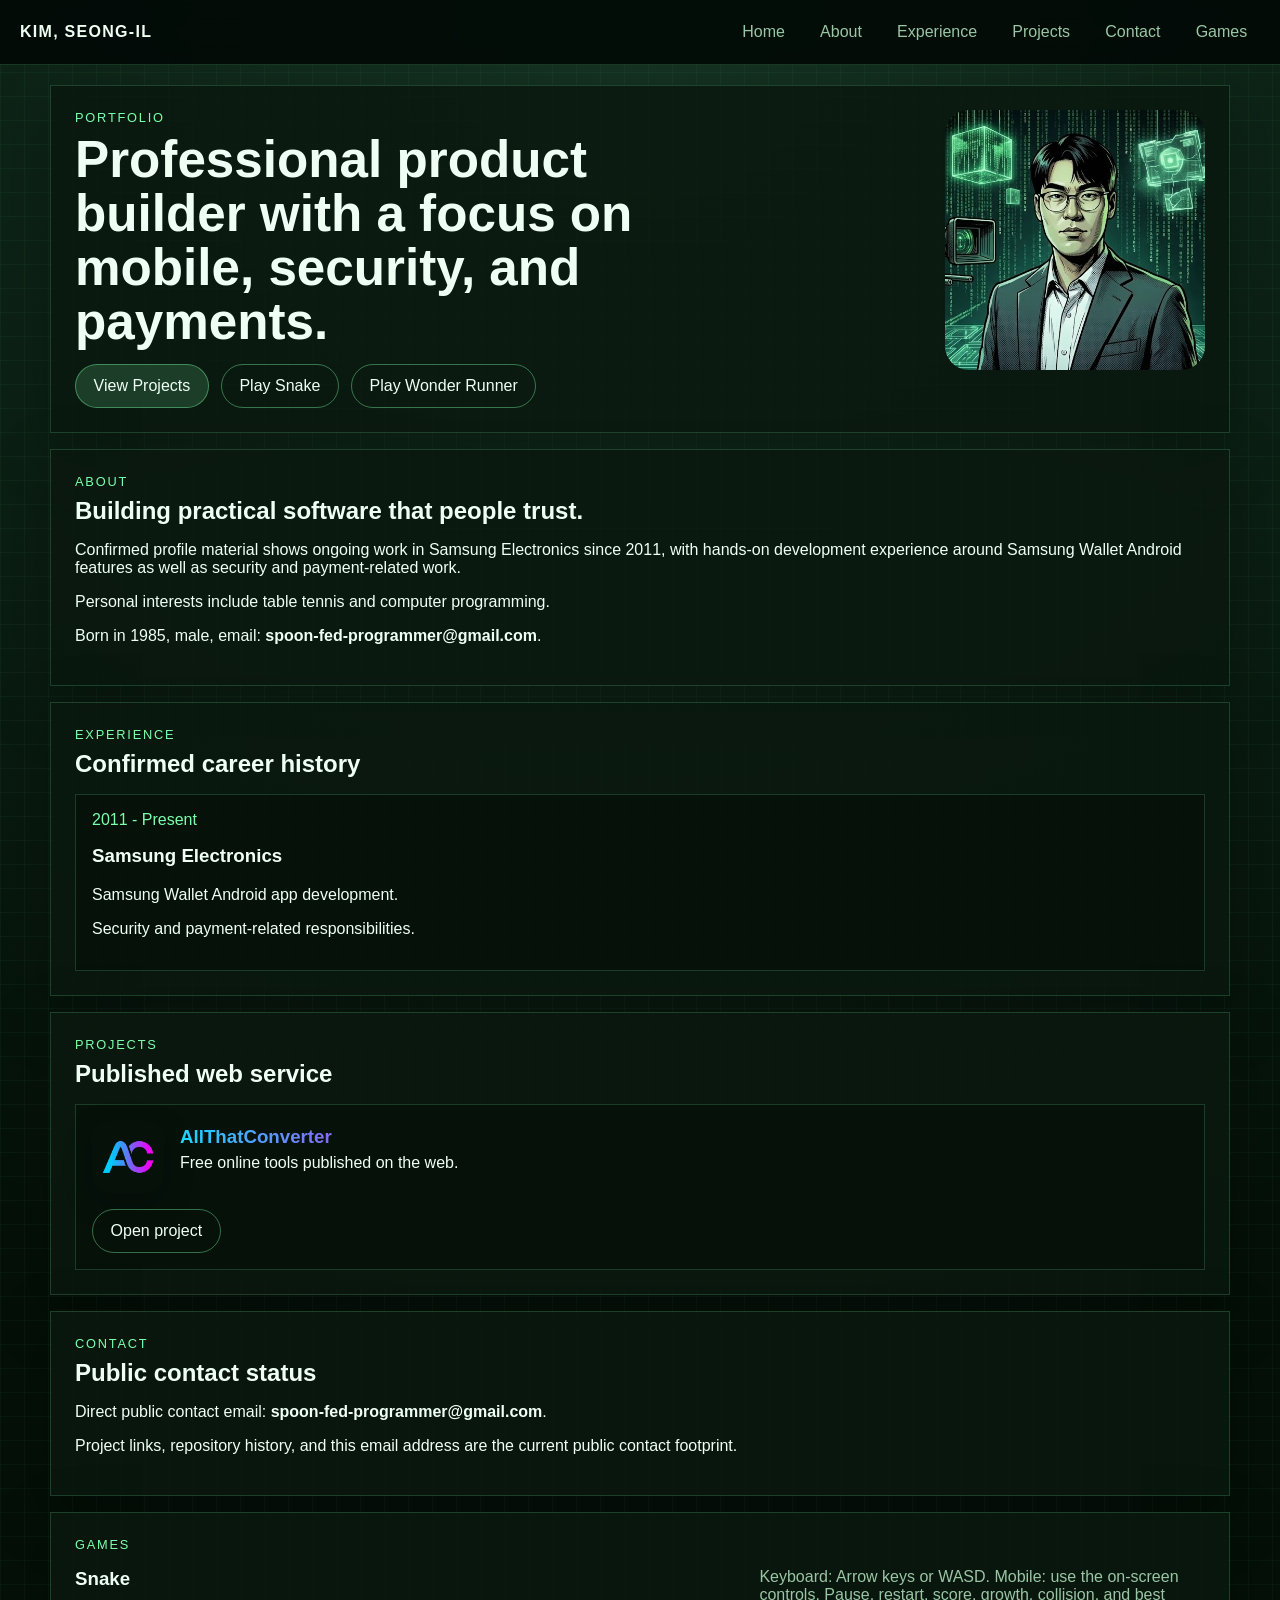
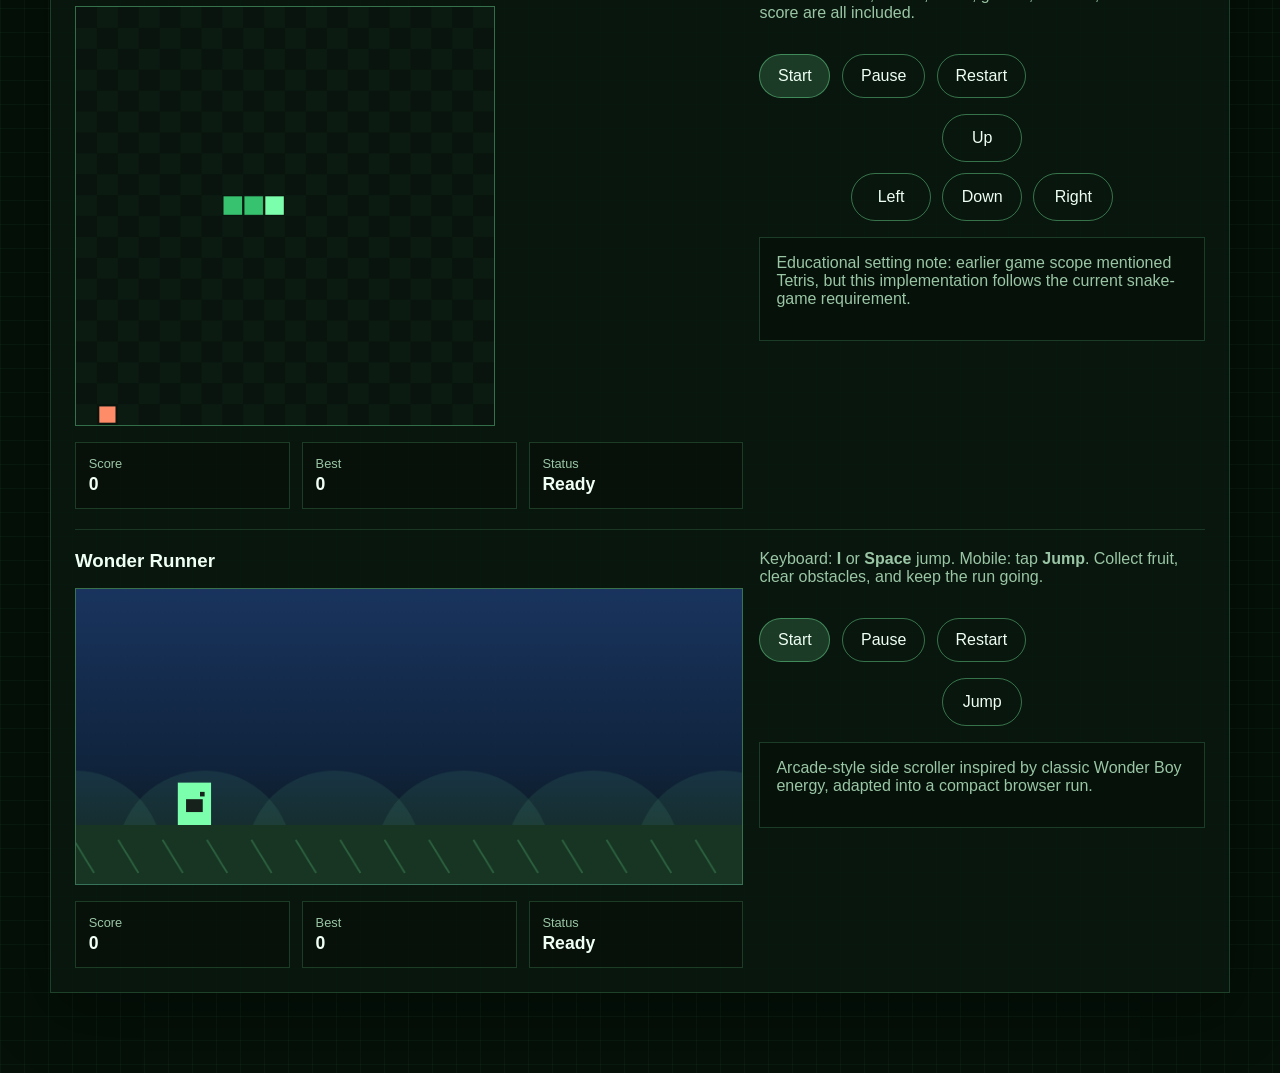
==== commit a363fef8: "Add side scroller game and refine games layout" ====
--- a/index.html
+++ b/index.html
@@ -32,6 +32,7 @@
           <div class="hero-actions">
             <a class="button button-primary" href="#projects">View Projects</a>
             <a class="button" href="#games">Play Snake</a>
+            <a class="button" href="#wonder-runner">Play Wonder Runner</a>
           </div>
         </div>
         <div class="hero-photo-wrap" aria-label="Profile photo">
@@ -100,14 +101,10 @@
       <section id="games" class="panel games-panel">
         <div class="section-heading">
           <p class="eyebrow">Games</p>
-          <h2>Snake</h2>
         </div>
-        <p class="games-copy">
-          Keyboard: Arrow keys or WASD. Mobile: use the on-screen controls. Pause, restart, score, growth,
-          collision, and best score are all included.
-        </p>
         <div class="game-layout">
           <div class="game-stage">
+            <h3 class="game-title">Snake</h3>
             <canvas id="snake-board" width="360" height="360" aria-label="Snake game board"></canvas>
             <div class="game-status" aria-live="polite">
               <p><span>Score</span><strong id="score">0</strong></p>
@@ -116,6 +113,10 @@
             </div>
           </div>
           <div class="game-sidebar">
+            <p class="games-copy">
+              Keyboard: Arrow keys or WASD. Mobile: use the on-screen controls. Pause, restart, score, growth,
+              collision, and best score are all included.
+            </p>
             <div class="game-actions">
               <button id="start-game" class="button button-primary" type="button">Start</button>
               <button id="pause-game" class="button" type="button">Pause</button>
@@ -134,6 +135,35 @@
             </div>
           </div>
         </div>
+
+        <div id="wonder-runner" class="game-layout side-scroller-layout">
+          <div class="game-stage">
+            <h3 class="game-title">Wonder Runner</h3>
+            <canvas id="runner-board" width="720" height="320" aria-label="Side scrolling action game board"></canvas>
+            <div class="game-status" aria-live="polite">
+              <p><span>Score</span><strong id="runner-score">0</strong></p>
+              <p><span>Best</span><strong id="runner-best-score">0</strong></p>
+              <p><span>Status</span><strong id="runner-state">Ready</strong></p>
+            </div>
+          </div>
+          <div class="game-sidebar">
+            <p class="games-copy">
+              Keyboard: <strong>I</strong> or <strong>Space</strong> jump. Mobile: tap <strong>Jump</strong>.
+              Collect fruit, clear obstacles, and keep the run going.
+            </p>
+            <div class="game-actions">
+              <button id="runner-start" class="button button-primary" type="button">Start</button>
+              <button id="runner-pause" class="button" type="button">Pause</button>
+              <button id="runner-restart" class="button" type="button">Restart</button>
+            </div>
+            <div class="touch-controls" aria-label="Mobile side scroller controls">
+              <button class="control-button" type="button" data-runner-action="jump">Jump</button>
+            </div>
+            <div class="game-note">
+              <p>Arcade-style side scroller inspired by classic Wonder Boy energy, adapted into a compact browser run.</p>
+            </div>
+          </div>
+        </div>
       </section>
     </main>
   </div>
--- a/styles.css
+++ b/styles.css
@@ -262,9 +262,19 @@
   align-items: start;
 }
 
+.side-scroller-layout {
+  margin-top: 1.25rem;
+  padding-top: 1.25rem;
+  border-top: 1px solid rgba(124, 255, 168, 0.14);
+}
+
 .game-stage {
   display: grid;
   gap: 1rem;
+}
+
+.game-title {
+  margin-bottom: 0;
 }
 
 #snake-board {
@@ -276,6 +286,15 @@
   box-shadow: inset 0 0 40px rgba(124, 255, 172, 0.06);
 }
 
+#runner-board {
+  width: 100%;
+  max-width: 720px;
+  aspect-ratio: 9 / 4;
+  border: 1px solid var(--line-strong);
+  background: linear-gradient(180deg, rgba(10, 22, 40, 0.98), rgba(12, 18, 12, 0.96));
+  box-shadow: inset 0 0 40px rgba(124, 255, 172, 0.05);
+}
+
 .game-status {
   display: grid;
   grid-template-columns: repeat(3, minmax(0, 1fr));
@@ -378,4 +397,8 @@
   .control-button {
     min-width: 72px;
   }
-}
+
+  #runner-board {
+    aspect-ratio: 4 / 3;
+  }
+}
